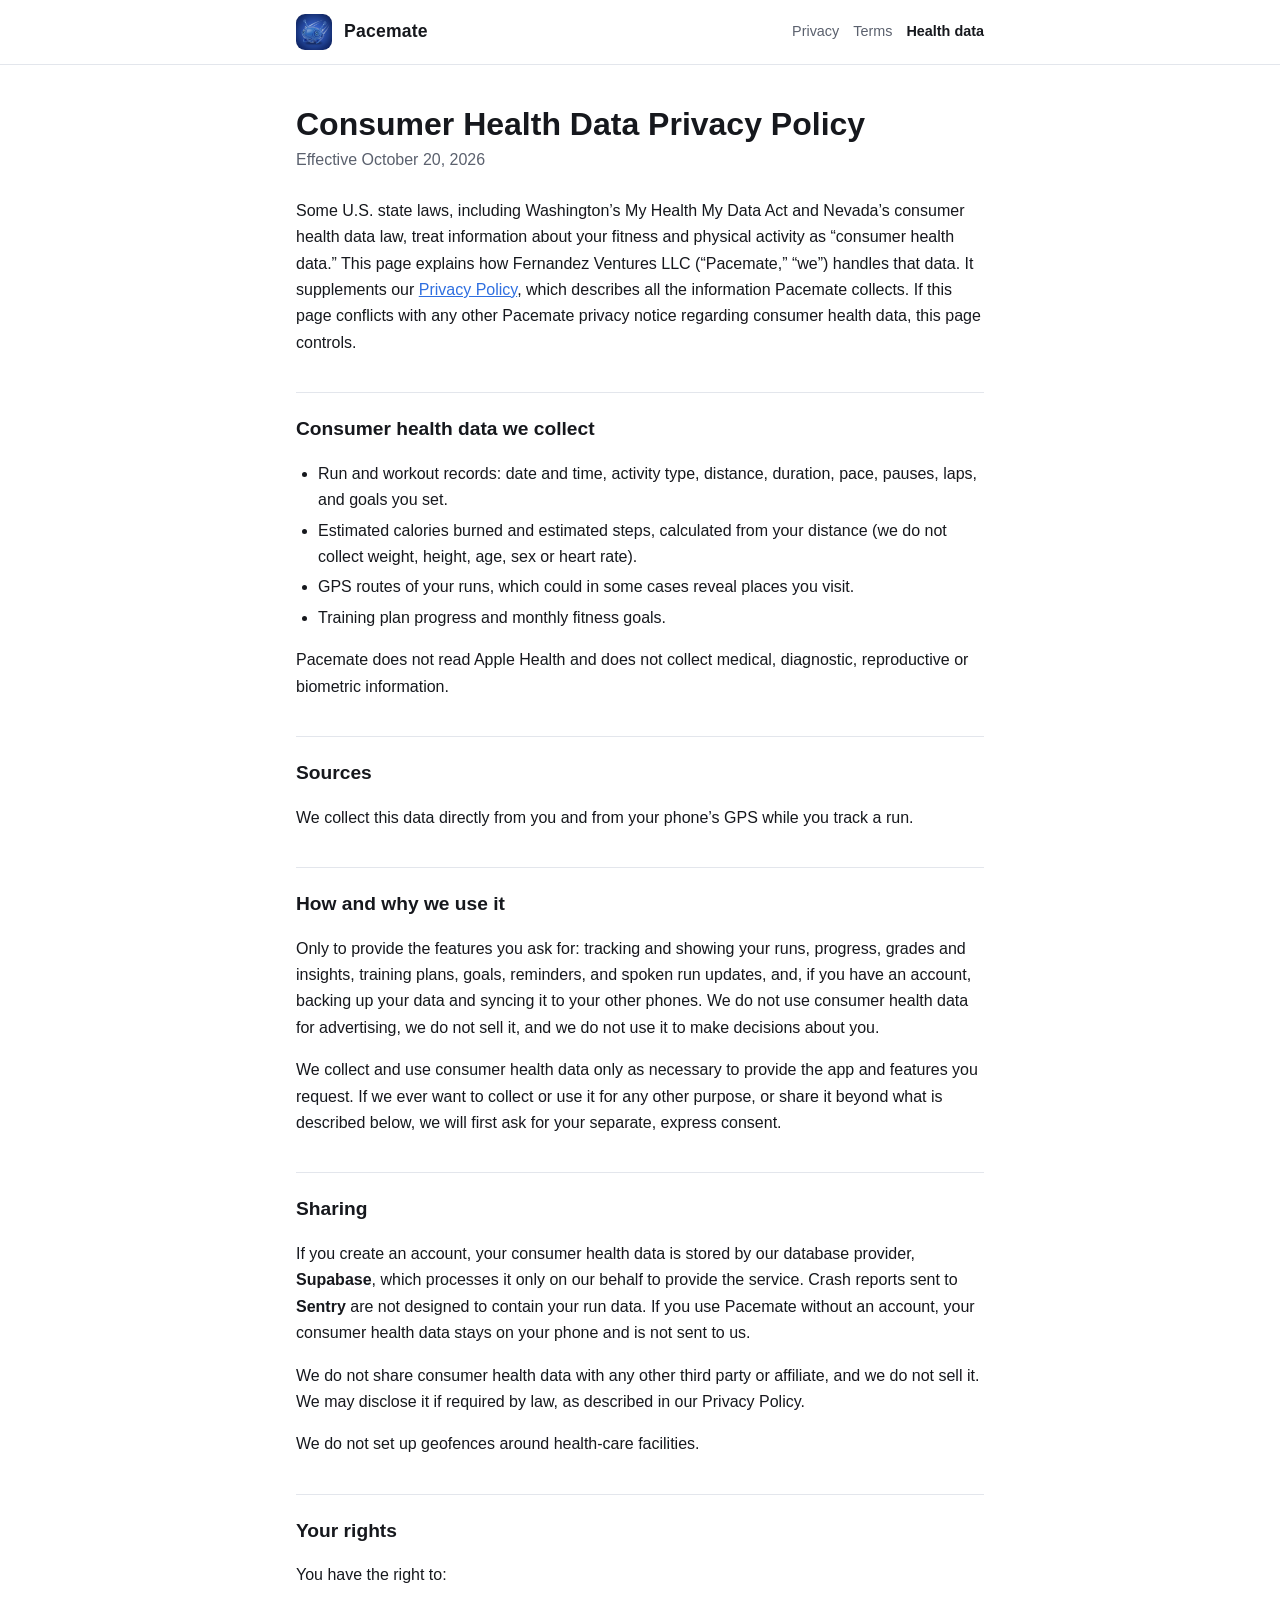
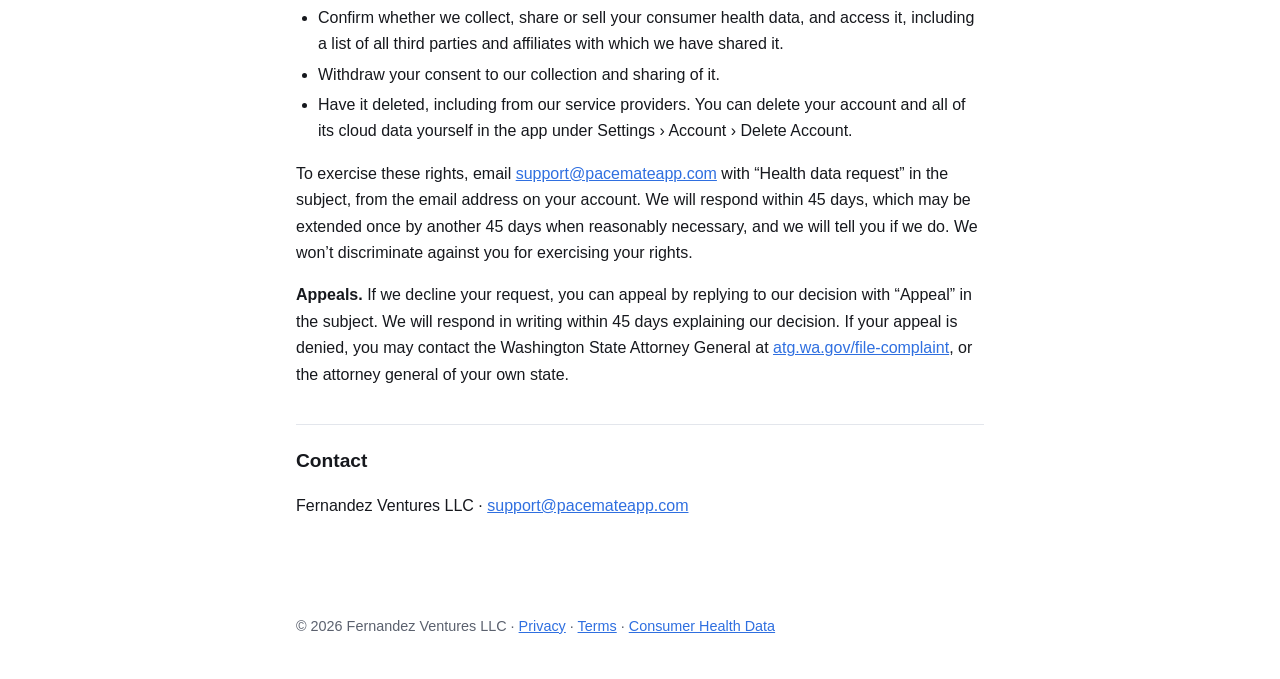
==== consumer-health-data.html @ 358ebb67 "Pacemate website: home, privacy, terms, consumer health data Co-Authored-By: Claude Opus 5.5 <norepl" ====
<!doctype html>
<html lang="en">
<head>
<meta charset="utf-8">
<meta name="viewport" content="width=device-width, initial-scale=1">
<title>Pacemate Consumer Health Data</title>
<meta name="description" content="How Pacemate handles consumer health data under Washington's My Health My Data Act, Nevada law and similar laws.">
<link rel="icon" href="favicon.png">
<link rel="stylesheet" href="style.css">
</head>
<body>
<header class="site">
  <div class="bar">
    <img src="icon.png" alt="Pacemate app icon">
    <span class="name">Pacemate</span>
    <nav>
      <a href="privacy.html">Privacy</a>
      <a href="terms.html">Terms</a>
      <a href="consumer-health-data.html" aria-current="page">Health data</a>
    </nav>
  </div>
</header>
<main>

<h1>Consumer Health Data Privacy Policy</h1>
<p class="meta">Effective October 20, 2026</p>

<p>Some U.S. state laws, including Washington&rsquo;s My Health My Data Act and Nevada&rsquo;s consumer health data law, treat information about your fitness and physical activity as &ldquo;consumer health data.&rdquo; This page explains how Fernandez Ventures LLC (&ldquo;Pacemate,&rdquo; &ldquo;we&rdquo;) handles that data. It supplements our <a href="privacy.html">Privacy Policy</a>, which describes all the information Pacemate collects. If this page conflicts with any other Pacemate privacy notice regarding consumer health data, this page controls.</p>

<h2>Consumer health data we collect</h2>
<ul>
  <li>Run and workout records: date and time, activity type, distance, duration, pace, pauses, laps, and goals you set.</li>
  <li>Estimated calories burned and estimated steps, calculated from your distance (we do not collect weight, height, age, sex or heart rate).</li>
  <li>GPS routes of your runs, which could in some cases reveal places you visit.</li>
  <li>Training plan progress and monthly fitness goals.</li>
</ul>
<p>Pacemate does not read Apple Health and does not collect medical, diagnostic, reproductive or biometric information.</p>

<h2>Sources</h2>
<p>We collect this data directly from you and from your phone&rsquo;s GPS while you track a run.</p>

<h2>How and why we use it</h2>
<p>Only to provide the features you ask for: tracking and showing your runs, progress, grades and insights, training plans, goals, reminders, and spoken run updates, and, if you have an account, backing up your data and syncing it to your other phones. We do not use consumer health data for advertising, we do not sell it, and we do not use it to make decisions about you.</p>
<p>We collect and use consumer health data only as necessary to provide the app and features you request. If we ever want to collect or use it for any other purpose, or share it beyond what is described below, we will first ask for your separate, express consent.</p>

<h2>Sharing</h2>
<p>If you create an account, your consumer health data is stored by our database provider, <strong>Supabase</strong>, which processes it only on our behalf to provide the service. Crash reports sent to <strong>Sentry</strong> are not designed to contain your run data. If you use Pacemate without an account, your consumer health data stays on your phone and is not sent to us.</p>
<p>We do not share consumer health data with any other third party or affiliate, and we do not sell it. We may disclose it if required by law, as described in our Privacy Policy.</p>
<p>We do not set up geofences around health-care facilities.</p>

<h2>Your rights</h2>
<p>You have the right to:</p>
<ul>
  <li>Confirm whether we collect, share or sell your consumer health data, and access it, including a list of all third parties and affiliates with which we have shared it.</li>
  <li>Withdraw your consent to our collection and sharing of it.</li>
  <li>Have it deleted, including from our service providers. You can delete your account and all of its cloud data yourself in the app under Settings &rsaquo; Account &rsaquo; Delete Account.</li>
</ul>
<p>To exercise these rights, email <a href="mailto:support@pacemateapp.com">support@pacemateapp.com</a> with &ldquo;Health data request&rdquo; in the subject, from the email address on your account. We will respond within 45 days, which may be extended once by another 45 days when reasonably necessary, and we will tell you if we do. We won&rsquo;t discriminate against you for exercising your rights.</p>
<p><strong>Appeals.</strong> If we decline your request, you can appeal by replying to our decision with &ldquo;Appeal&rdquo; in the subject. We will respond in writing within 45 days explaining our decision. If your appeal is denied, you may contact the Washington State Attorney General at <a href="https://www.atg.wa.gov/file-complaint">atg.wa.gov/file-complaint</a>, or the attorney general of your own state.</p>

<h2>Contact</h2>
<p>Fernandez Ventures LLC &middot; <a href="mailto:support@pacemateapp.com">support@pacemateapp.com</a></p>

</main>
<footer>&copy; 2026 Fernandez Ventures LLC &middot; <a href="privacy.html">Privacy</a> &middot; <a href="terms.html">Terms</a> &middot; <a href="consumer-health-data.html">Consumer Health Data</a></footer>
</body>
</html>
---- style.css ----
:root { --bg:#ffffff; --fg:#16181d; --muted:#5b616e; --line:#e3e6ec; --accent:#2f6fe0; --card:#f5f7fa; }
@media (prefers-color-scheme: dark) {
  :root { --bg:#0d0e11; --fg:#ececf0; --muted:#9aa0ad; --line:#24262c; --accent:#6fa8ff; --card:#16181d; }
}
* { box-sizing:border-box; }
body { margin:0; background:var(--bg); color:var(--fg);
  font:16px/1.65 -apple-system, BlinkMacSystemFont, "Segoe UI", Roboto, Helvetica, Arial, sans-serif;
  -webkit-text-size-adjust:100%; }
main { max-width:720px; margin:0 auto; padding:40px 16px 80px; }
h1 { font-size:2rem; line-height:1.2; margin:0 0 4px; }
h2 { font-size:1.2rem; margin:36px 0 8px; padding-top:20px; border-top:1px solid var(--line); }
h3 { font-size:1rem; margin:20px 0 4px; }
.meta { color:var(--muted); margin:0 0 24px; }
ul { padding-left:22px; }
li { margin:4px 0; }
a { color:var(--accent); overflow-wrap:anywhere; }
.table-wrap { overflow-x:auto; margin:12px 0; }
table { border-collapse:collapse; width:100%; font-size:.95rem; }
th, td { text-align:left; padding:8px 10px; border-bottom:1px solid var(--line); vertical-align:top; }
th { color:var(--muted); font-weight:600; }
.callout { background:var(--card); border:1px solid var(--line); border-radius:12px; padding:14px 16px; margin:16px 0; }
.caps { text-transform:uppercase; font-size:.92rem; }
header.site { border-bottom:1px solid var(--line); }
header.site .bar { max-width:720px; margin:0 auto; padding:14px 16px; display:flex; align-items:center; gap:12px; }
header.site img { width:36px; height:36px; border-radius:9px; }
header.site .name { font-weight:700; font-size:1.1rem; letter-spacing:.2px; color:var(--fg); text-decoration:none; }
header.site nav { margin-left:auto; display:flex; gap:14px; font-size:.9rem; flex-wrap:wrap; justify-content:flex-end; }
header.site nav a { color:var(--muted); text-decoration:none; }
header.site nav a[aria-current="page"] { color:var(--fg); font-weight:600; }
footer { max-width:720px; margin:0 auto; padding:0 16px 40px; color:var(--muted); font-size:.9rem; }
@media (max-width: 560px) {
  table, tbody, tr, td { display:block; width:100%; }
  tr:first-child { display:none; }
  tr { border-bottom:1px solid var(--line); padding:8px 0; }
  td { border:0; padding:2px 0; }
  td:first-child { font-weight:700; }
}
@media (max-width: 560px) {
  td[data-label]:not(:first-child)::before { content: attr(data-label) ": "; color:var(--muted); font-weight:600; }
}
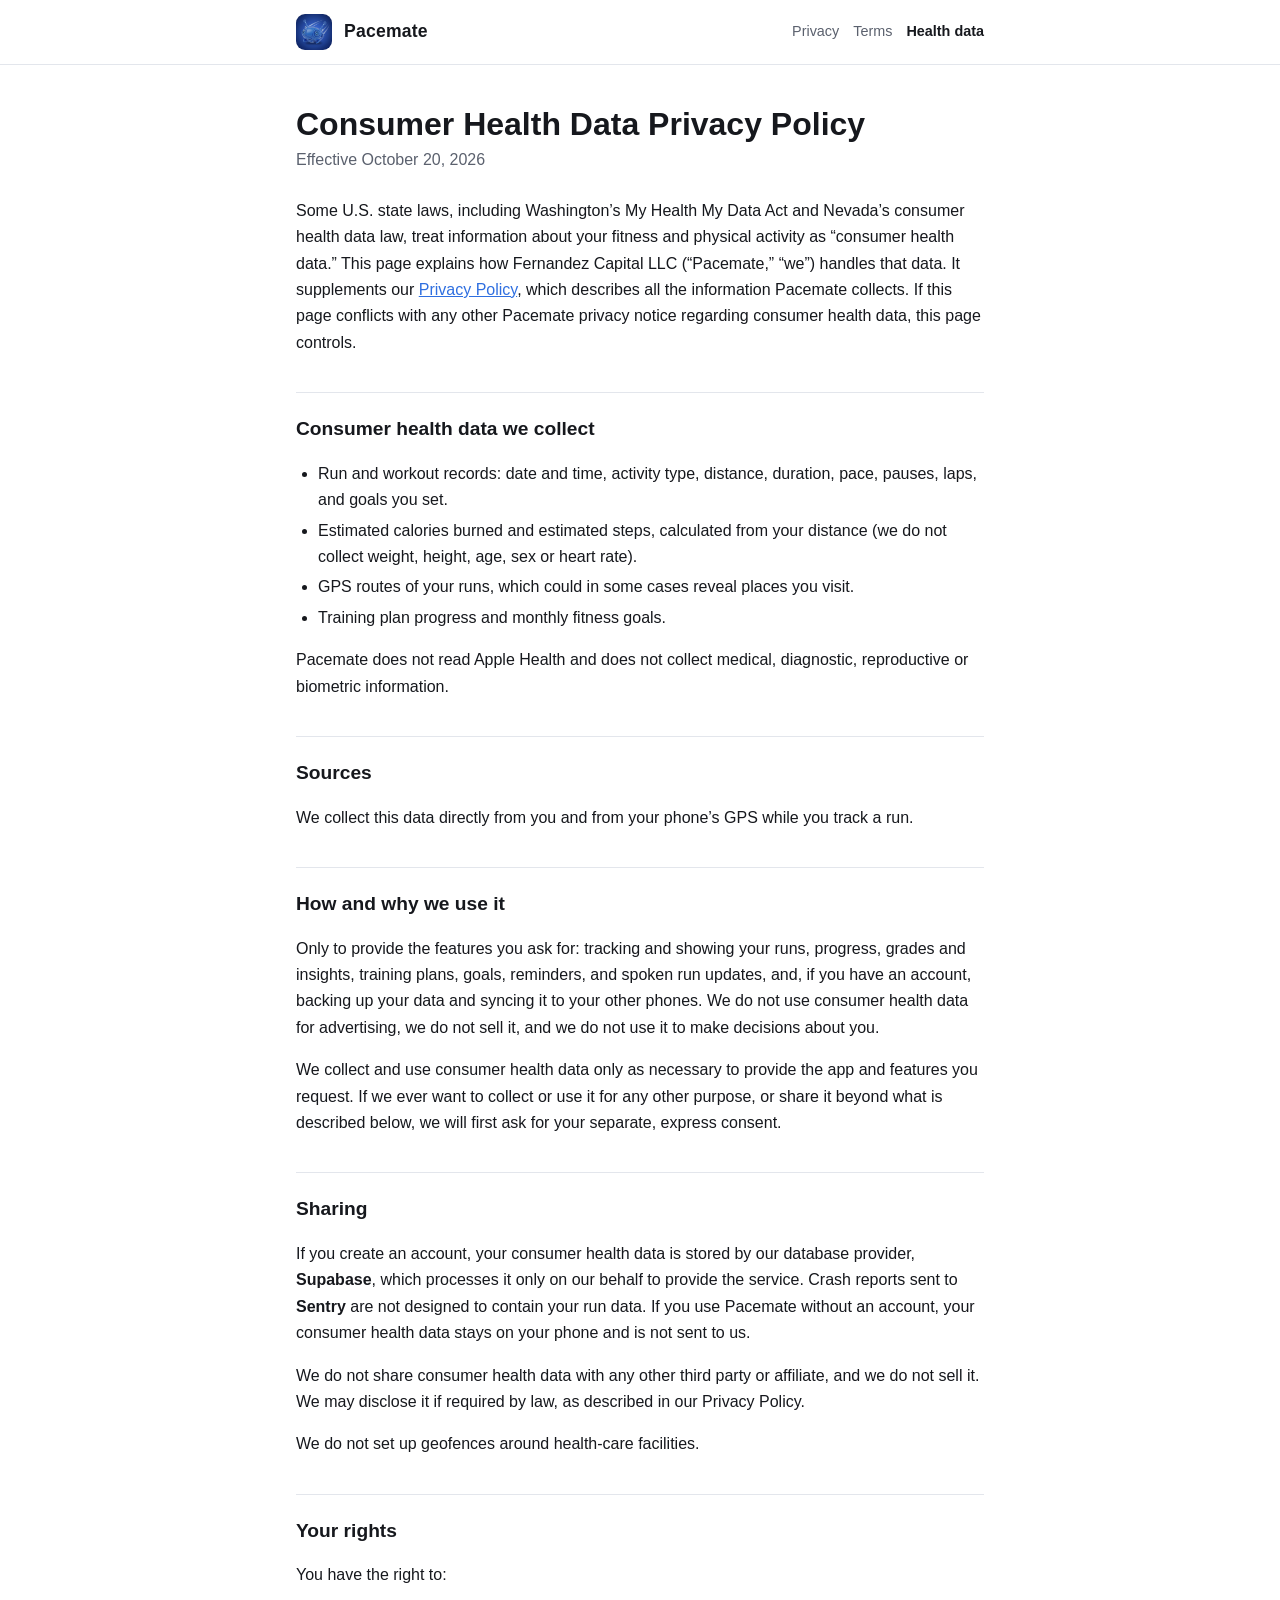
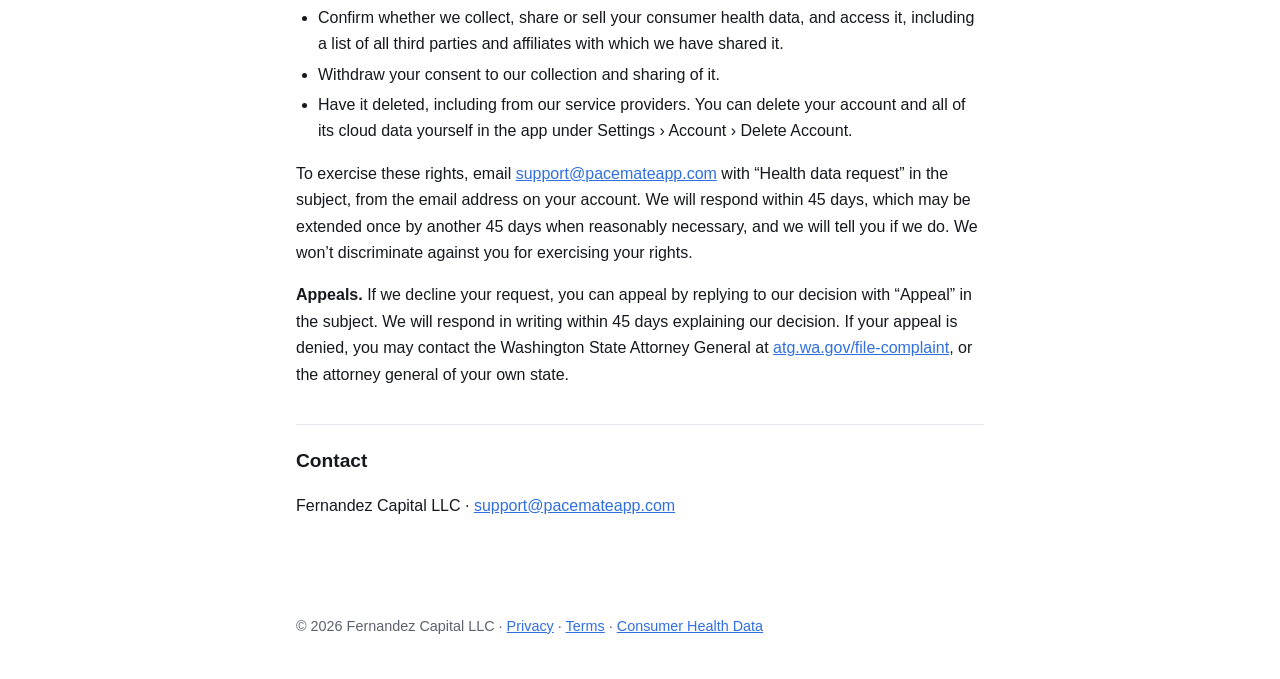
==== commit 99c8f3aa: "Name the operator Fernandez Capital LLC Co-Authored-By: Claude Opus 5.5 <noreply@anthropic.com>" ====
--- a/consumer-health-data.html
+++ b/consumer-health-data.html
@@ -25,7 +25,7 @@
 <h1>Consumer Health Data Privacy Policy</h1>
 <p class="meta">Effective October 20, 2026</p>
 
-<p>Some U.S. state laws, including Washington&rsquo;s My Health My Data Act and Nevada&rsquo;s consumer health data law, treat information about your fitness and physical activity as &ldquo;consumer health data.&rdquo; This page explains how Fernandez Ventures LLC (&ldquo;Pacemate,&rdquo; &ldquo;we&rdquo;) handles that data. It supplements our <a href="privacy.html">Privacy Policy</a>, which describes all the information Pacemate collects. If this page conflicts with any other Pacemate privacy notice regarding consumer health data, this page controls.</p>
+<p>Some U.S. state laws, including Washington&rsquo;s My Health My Data Act and Nevada&rsquo;s consumer health data law, treat information about your fitness and physical activity as &ldquo;consumer health data.&rdquo; This page explains how Fernandez Capital LLC (&ldquo;Pacemate,&rdquo; &ldquo;we&rdquo;) handles that data. It supplements our <a href="privacy.html">Privacy Policy</a>, which describes all the information Pacemate collects. If this page conflicts with any other Pacemate privacy notice regarding consumer health data, this page controls.</p>
 
 <h2>Consumer health data we collect</h2>
 <ul>
@@ -59,9 +59,9 @@
 <p><strong>Appeals.</strong> If we decline your request, you can appeal by replying to our decision with &ldquo;Appeal&rdquo; in the subject. We will respond in writing within 45 days explaining our decision. If your appeal is denied, you may contact the Washington State Attorney General at <a href="https://www.atg.wa.gov/file-complaint">atg.wa.gov/file-complaint</a>, or the attorney general of your own state.</p>
 
 <h2>Contact</h2>
-<p>Fernandez Ventures LLC &middot; <a href="mailto:support@pacemateapp.com">support@pacemateapp.com</a></p>
+<p>Fernandez Capital LLC &middot; <a href="mailto:support@pacemateapp.com">support@pacemateapp.com</a></p>
 
 </main>
-<footer>&copy; 2026 Fernandez Ventures LLC &middot; <a href="privacy.html">Privacy</a> &middot; <a href="terms.html">Terms</a> &middot; <a href="consumer-health-data.html">Consumer Health Data</a></footer>
+<footer>&copy; 2026 Fernandez Capital LLC &middot; <a href="privacy.html">Privacy</a> &middot; <a href="terms.html">Terms</a> &middot; <a href="consumer-health-data.html">Consumer Health Data</a></footer>
 </body>
 </html>
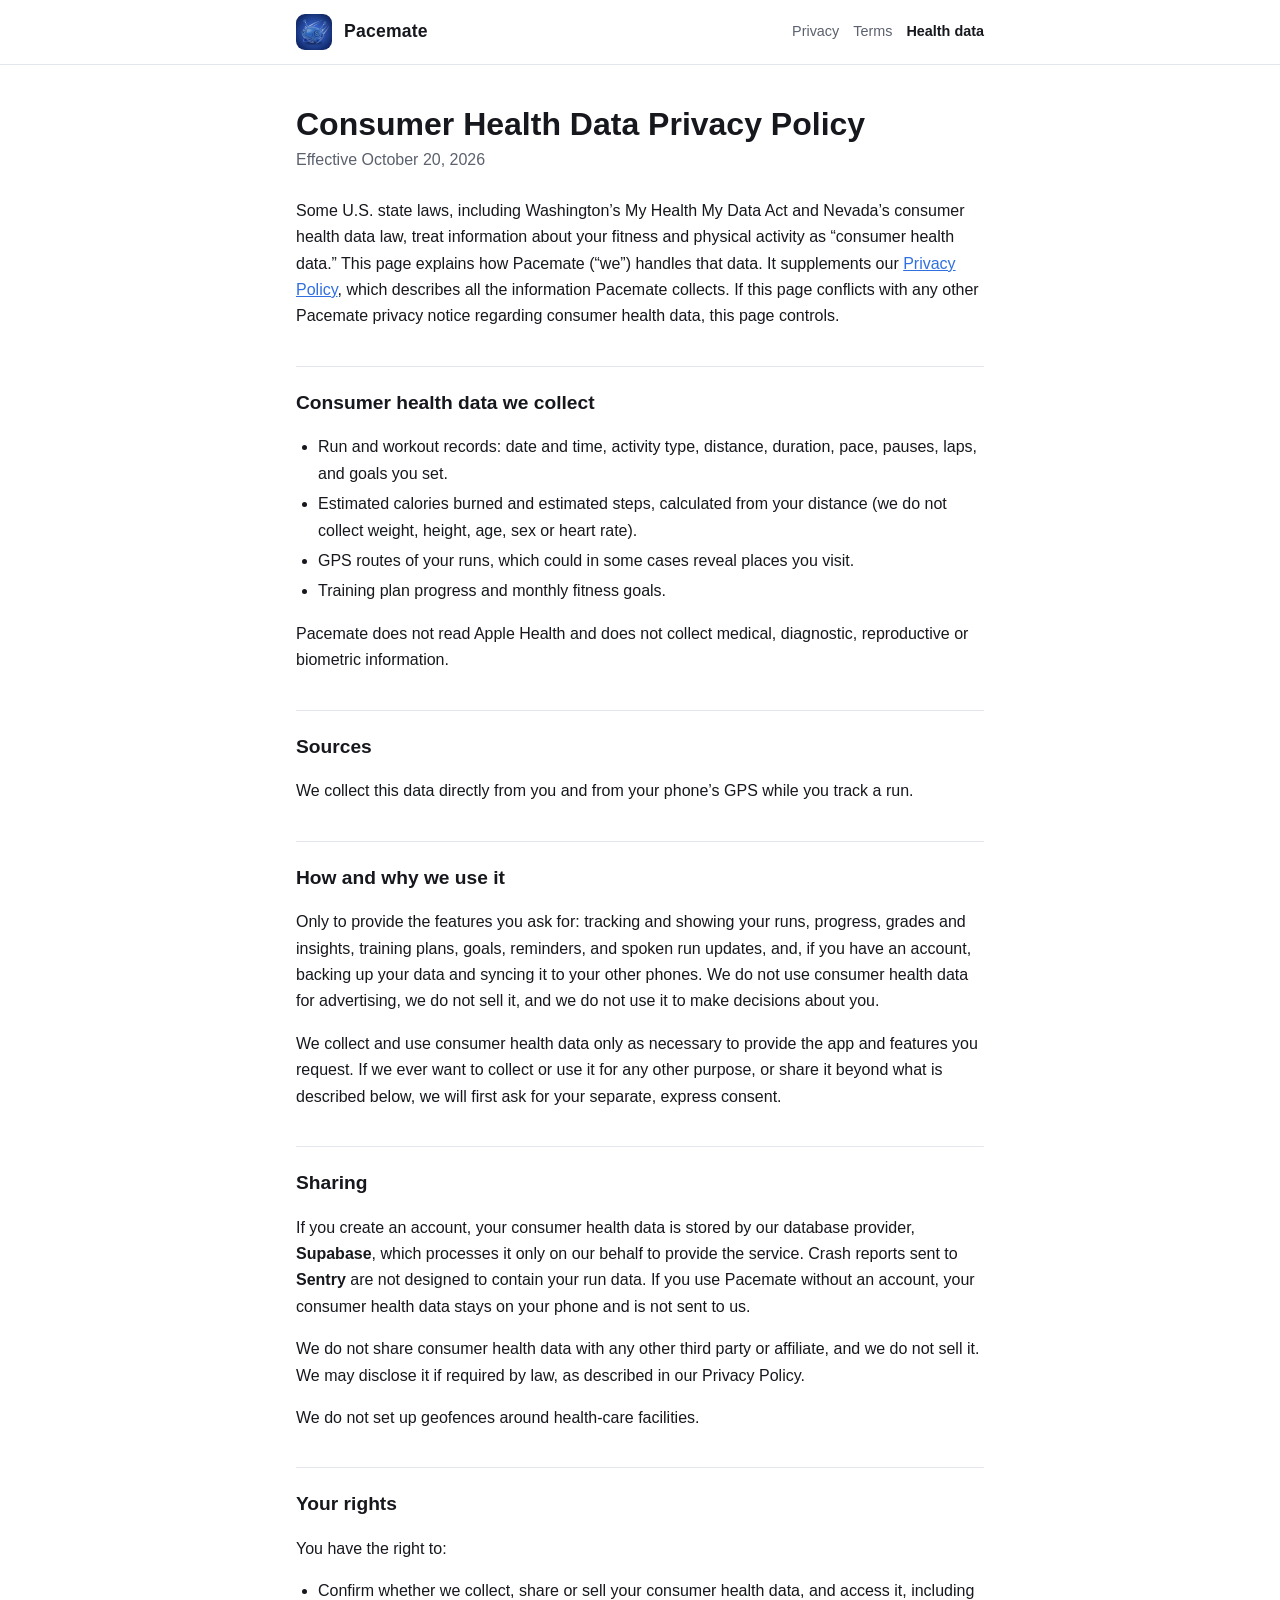
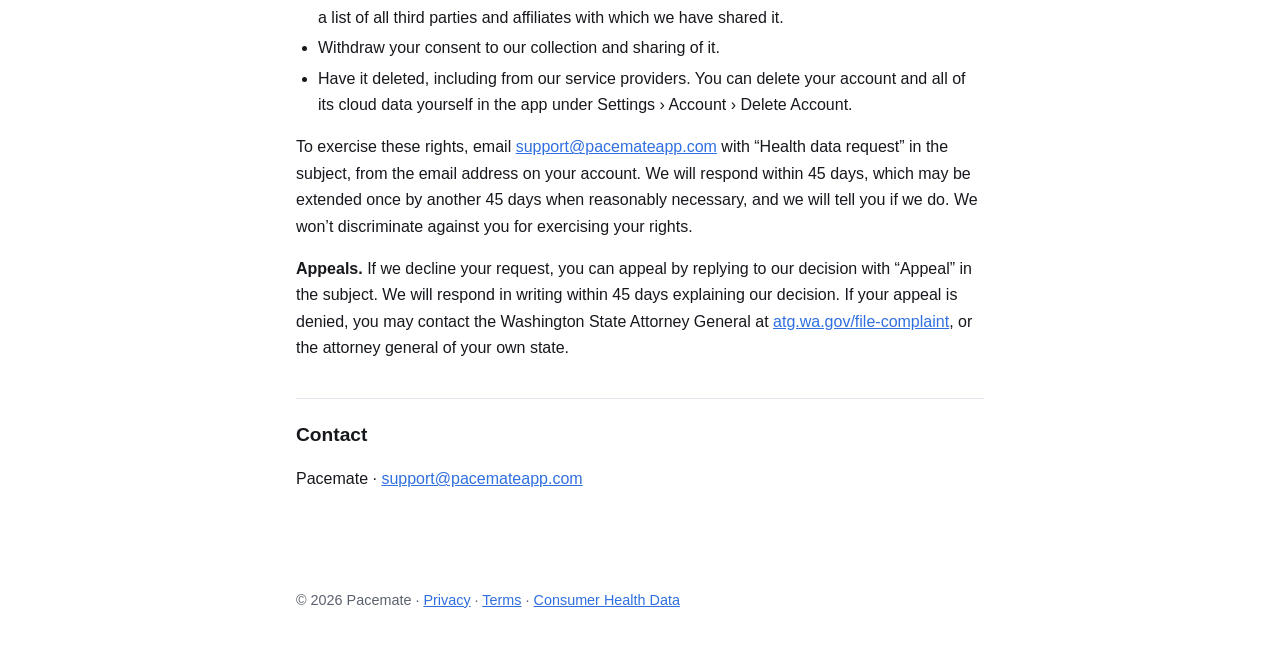
==== commit 31ee857c: "Use Pacemate as the operator name until the LLC is registered Co-Authored-By: Claude Opus 5.5 <norep" ====
--- a/consumer-health-data.html
+++ b/consumer-health-data.html
@@ -25,7 +25,7 @@
 <h1>Consumer Health Data Privacy Policy</h1>
 <p class="meta">Effective October 20, 2026</p>
 
-<p>Some U.S. state laws, including Washington&rsquo;s My Health My Data Act and Nevada&rsquo;s consumer health data law, treat information about your fitness and physical activity as &ldquo;consumer health data.&rdquo; This page explains how Fernandez Capital LLC (&ldquo;Pacemate,&rdquo; &ldquo;we&rdquo;) handles that data. It supplements our <a href="privacy.html">Privacy Policy</a>, which describes all the information Pacemate collects. If this page conflicts with any other Pacemate privacy notice regarding consumer health data, this page controls.</p>
+<p>Some U.S. state laws, including Washington&rsquo;s My Health My Data Act and Nevada&rsquo;s consumer health data law, treat information about your fitness and physical activity as &ldquo;consumer health data.&rdquo; This page explains how Pacemate (&ldquo;we&rdquo;) handles that data. It supplements our <a href="privacy.html">Privacy Policy</a>, which describes all the information Pacemate collects. If this page conflicts with any other Pacemate privacy notice regarding consumer health data, this page controls.</p>
 
 <h2>Consumer health data we collect</h2>
 <ul>
@@ -59,9 +59,9 @@
 <p><strong>Appeals.</strong> If we decline your request, you can appeal by replying to our decision with &ldquo;Appeal&rdquo; in the subject. We will respond in writing within 45 days explaining our decision. If your appeal is denied, you may contact the Washington State Attorney General at <a href="https://www.atg.wa.gov/file-complaint">atg.wa.gov/file-complaint</a>, or the attorney general of your own state.</p>
 
 <h2>Contact</h2>
-<p>Fernandez Capital LLC &middot; <a href="mailto:support@pacemateapp.com">support@pacemateapp.com</a></p>
+<p>Pacemate &middot; <a href="mailto:support@pacemateapp.com">support@pacemateapp.com</a></p>
 
 </main>
-<footer>&copy; 2026 Fernandez Capital LLC &middot; <a href="privacy.html">Privacy</a> &middot; <a href="terms.html">Terms</a> &middot; <a href="consumer-health-data.html">Consumer Health Data</a></footer>
+<footer>&copy; 2026 Pacemate &middot; <a href="privacy.html">Privacy</a> &middot; <a href="terms.html">Terms</a> &middot; <a href="consumer-health-data.html">Consumer Health Data</a></footer>
 </body>
 </html>
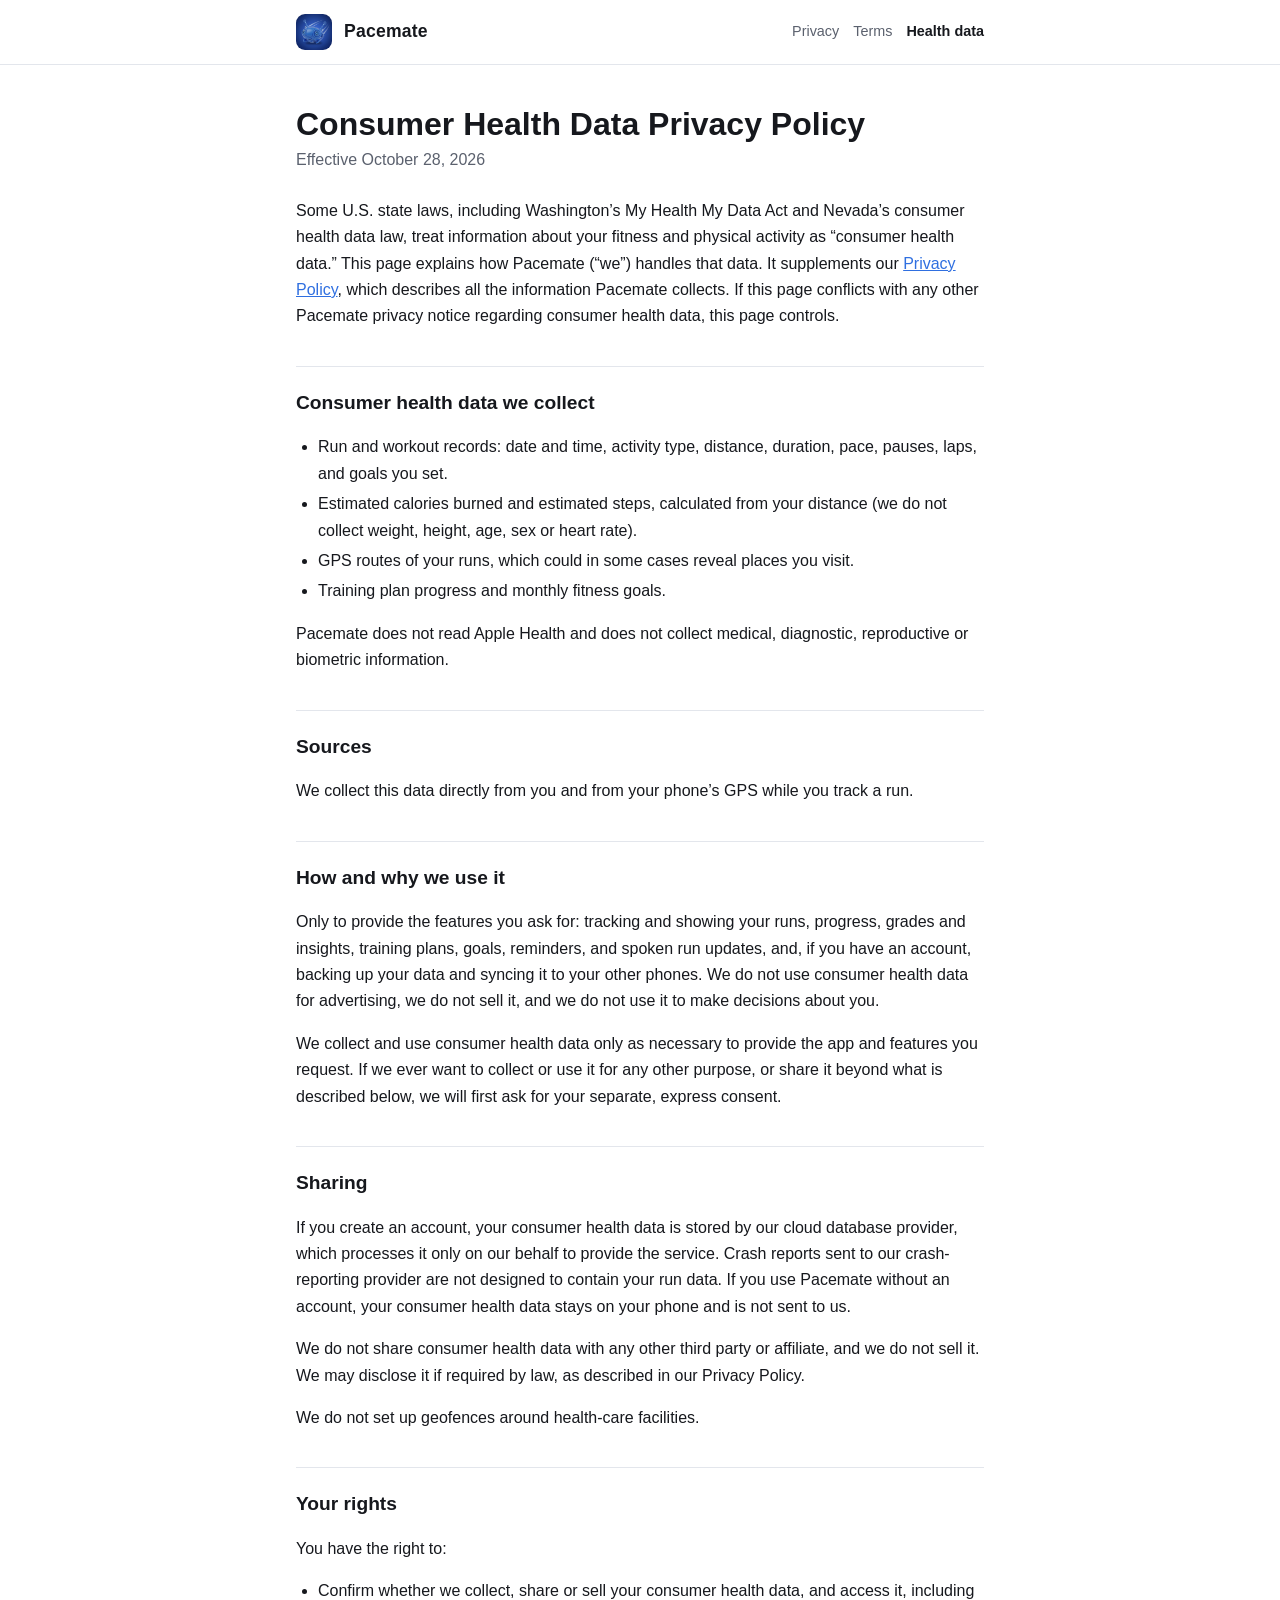
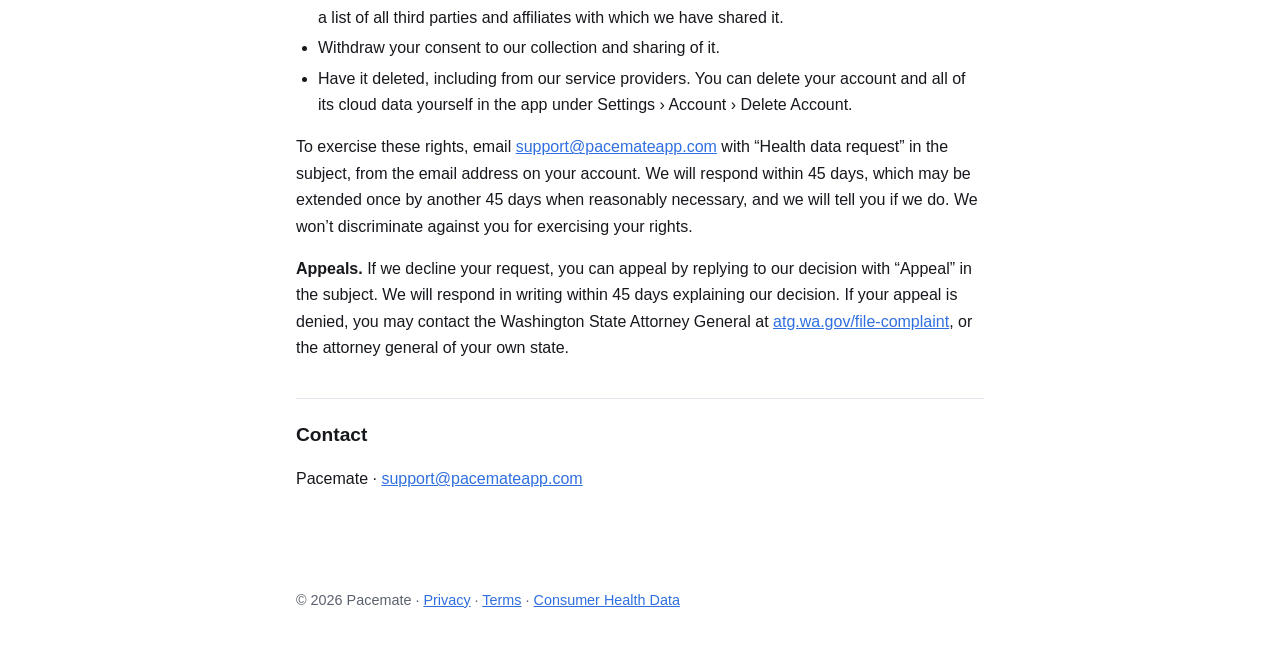
==== commit 0cd56cfa: "Describe service providers by type and soften retention promises Co-Authored-By: Claude Opus 5.5 <no" ====
--- a/consumer-health-data.html
+++ b/consumer-health-data.html
@@ -23,7 +23,7 @@
 <main>
 
 <h1>Consumer Health Data Privacy Policy</h1>
-<p class="meta">Effective October 20, 2026</p>
+<p class="meta">Effective October 28, 2026</p>
 
 <p>Some U.S. state laws, including Washington&rsquo;s My Health My Data Act and Nevada&rsquo;s consumer health data law, treat information about your fitness and physical activity as &ldquo;consumer health data.&rdquo; This page explains how Pacemate (&ldquo;we&rdquo;) handles that data. It supplements our <a href="privacy.html">Privacy Policy</a>, which describes all the information Pacemate collects. If this page conflicts with any other Pacemate privacy notice regarding consumer health data, this page controls.</p>
 
@@ -44,7 +44,7 @@
 <p>We collect and use consumer health data only as necessary to provide the app and features you request. If we ever want to collect or use it for any other purpose, or share it beyond what is described below, we will first ask for your separate, express consent.</p>
 
 <h2>Sharing</h2>
-<p>If you create an account, your consumer health data is stored by our database provider, <strong>Supabase</strong>, which processes it only on our behalf to provide the service. Crash reports sent to <strong>Sentry</strong> are not designed to contain your run data. If you use Pacemate without an account, your consumer health data stays on your phone and is not sent to us.</p>
+<p>If you create an account, your consumer health data is stored by our cloud database provider, which processes it only on our behalf to provide the service. Crash reports sent to our crash-reporting provider are not designed to contain your run data. If you use Pacemate without an account, your consumer health data stays on your phone and is not sent to us.</p>
 <p>We do not share consumer health data with any other third party or affiliate, and we do not sell it. We may disclose it if required by law, as described in our Privacy Policy.</p>
 <p>We do not set up geofences around health-care facilities.</p>
 
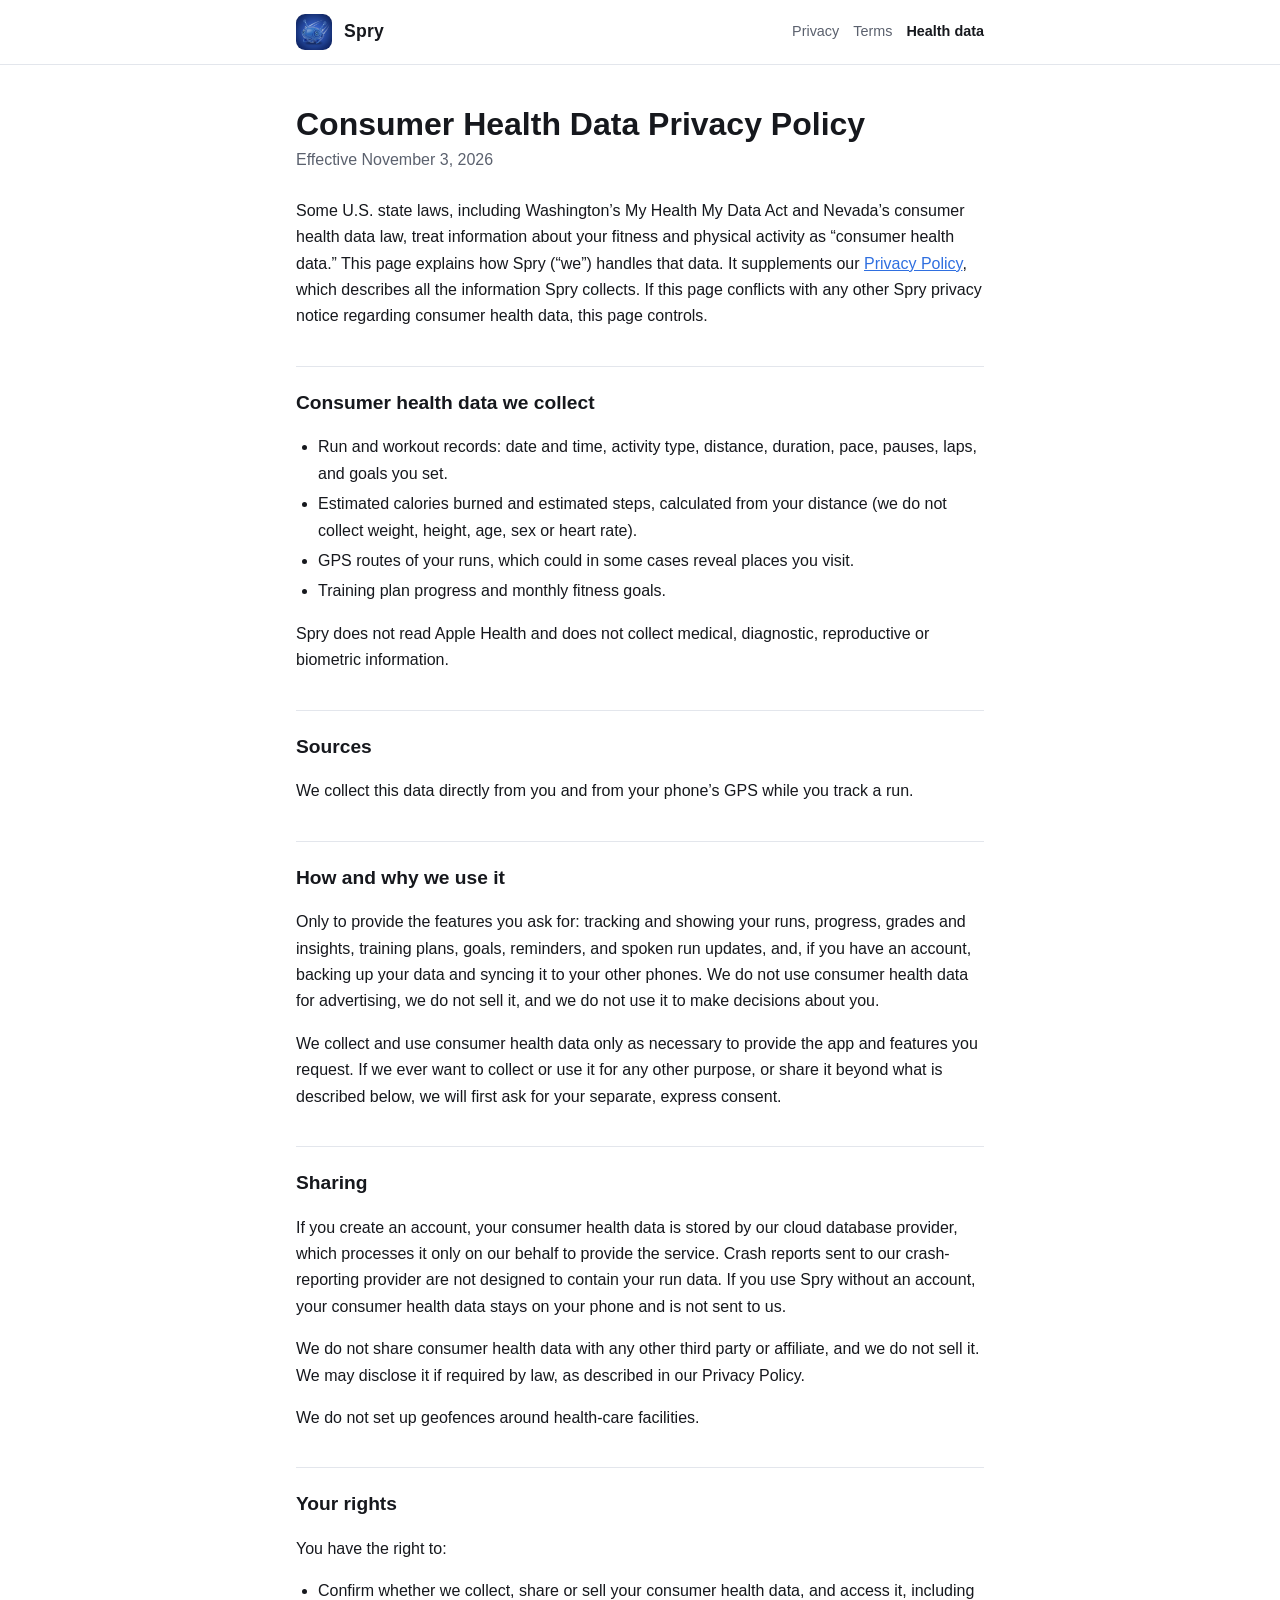
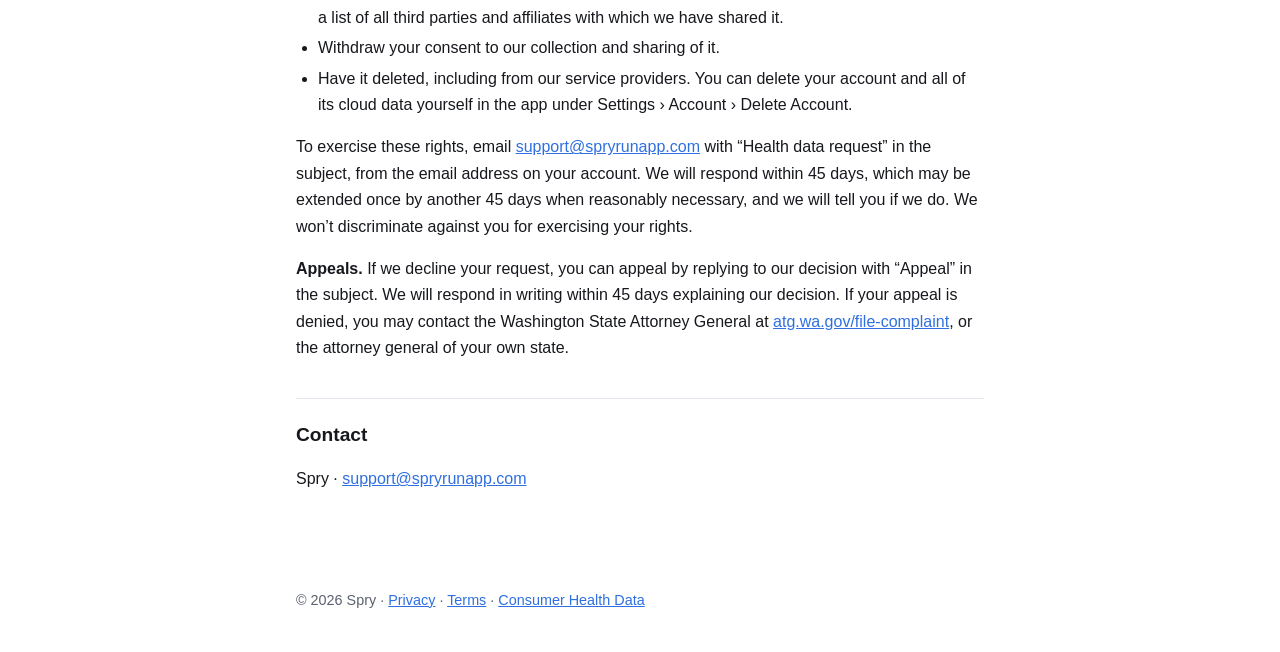
==== commit 4b104738: "Rename the site to Spry on spryrunapp.com Co-Authored-By: Claude Opus 5.5 <noreply@anthropic.com>" ====
--- a/consumer-health-data.html
+++ b/consumer-health-data.html
@@ -3,16 +3,18 @@
 <head>
 <meta charset="utf-8">
 <meta name="viewport" content="width=device-width, initial-scale=1">
-<title>Pacemate Consumer Health Data</title>
-<meta name="description" content="How Pacemate handles consumer health data under Washington's My Health My Data Act, Nevada law and similar laws.">
+<meta http-equiv="Content-Security-Policy" content="default-src 'none'; img-src 'self'; style-src 'self' 'unsafe-inline'; base-uri 'none'; form-action 'none'">
+<meta name="referrer" content="strict-origin-when-cross-origin">
+<title>Spry Consumer Health Data</title>
+<meta name="description" content="How Spry handles consumer health data under Washington's My Health My Data Act, Nevada law and similar laws.">
 <link rel="icon" href="favicon.png">
 <link rel="stylesheet" href="style.css">
 </head>
 <body>
 <header class="site">
   <div class="bar">
-    <img src="icon.png" alt="Pacemate app icon">
-    <span class="name">Pacemate</span>
+    <img src="icon.png" alt="Spry app icon">
+    <span class="name">Spry</span>
     <nav>
       <a href="privacy.html">Privacy</a>
       <a href="terms.html">Terms</a>
@@ -23,9 +25,9 @@
 <main>
 
 <h1>Consumer Health Data Privacy Policy</h1>
-<p class="meta">Effective October 28, 2026</p>
+<p class="meta">Effective November 3, 2026</p>
 
-<p>Some U.S. state laws, including Washington&rsquo;s My Health My Data Act and Nevada&rsquo;s consumer health data law, treat information about your fitness and physical activity as &ldquo;consumer health data.&rdquo; This page explains how Pacemate (&ldquo;we&rdquo;) handles that data. It supplements our <a href="privacy.html">Privacy Policy</a>, which describes all the information Pacemate collects. If this page conflicts with any other Pacemate privacy notice regarding consumer health data, this page controls.</p>
+<p>Some U.S. state laws, including Washington&rsquo;s My Health My Data Act and Nevada&rsquo;s consumer health data law, treat information about your fitness and physical activity as &ldquo;consumer health data.&rdquo; This page explains how Spry (&ldquo;we&rdquo;) handles that data. It supplements our <a href="privacy.html">Privacy Policy</a>, which describes all the information Spry collects. If this page conflicts with any other Spry privacy notice regarding consumer health data, this page controls.</p>
 
 <h2>Consumer health data we collect</h2>
 <ul>
@@ -34,7 +36,7 @@
   <li>GPS routes of your runs, which could in some cases reveal places you visit.</li>
   <li>Training plan progress and monthly fitness goals.</li>
 </ul>
-<p>Pacemate does not read Apple Health and does not collect medical, diagnostic, reproductive or biometric information.</p>
+<p>Spry does not read Apple Health and does not collect medical, diagnostic, reproductive or biometric information.</p>
 
 <h2>Sources</h2>
 <p>We collect this data directly from you and from your phone&rsquo;s GPS while you track a run.</p>
@@ -44,7 +46,7 @@
 <p>We collect and use consumer health data only as necessary to provide the app and features you request. If we ever want to collect or use it for any other purpose, or share it beyond what is described below, we will first ask for your separate, express consent.</p>
 
 <h2>Sharing</h2>
-<p>If you create an account, your consumer health data is stored by our cloud database provider, which processes it only on our behalf to provide the service. Crash reports sent to our crash-reporting provider are not designed to contain your run data. If you use Pacemate without an account, your consumer health data stays on your phone and is not sent to us.</p>
+<p>If you create an account, your consumer health data is stored by our cloud database provider, which processes it only on our behalf to provide the service. Crash reports sent to our crash-reporting provider are not designed to contain your run data. If you use Spry without an account, your consumer health data stays on your phone and is not sent to us.</p>
 <p>We do not share consumer health data with any other third party or affiliate, and we do not sell it. We may disclose it if required by law, as described in our Privacy Policy.</p>
 <p>We do not set up geofences around health-care facilities.</p>
 
@@ -55,13 +57,13 @@
   <li>Withdraw your consent to our collection and sharing of it.</li>
   <li>Have it deleted, including from our service providers. You can delete your account and all of its cloud data yourself in the app under Settings &rsaquo; Account &rsaquo; Delete Account.</li>
 </ul>
-<p>To exercise these rights, email <a href="mailto:support@pacemateapp.com">support@pacemateapp.com</a> with &ldquo;Health data request&rdquo; in the subject, from the email address on your account. We will respond within 45 days, which may be extended once by another 45 days when reasonably necessary, and we will tell you if we do. We won&rsquo;t discriminate against you for exercising your rights.</p>
+<p>To exercise these rights, email <a href="mailto:support@spryrunapp.com">support@spryrunapp.com</a> with &ldquo;Health data request&rdquo; in the subject, from the email address on your account. We will respond within 45 days, which may be extended once by another 45 days when reasonably necessary, and we will tell you if we do. We won&rsquo;t discriminate against you for exercising your rights.</p>
 <p><strong>Appeals.</strong> If we decline your request, you can appeal by replying to our decision with &ldquo;Appeal&rdquo; in the subject. We will respond in writing within 45 days explaining our decision. If your appeal is denied, you may contact the Washington State Attorney General at <a href="https://www.atg.wa.gov/file-complaint">atg.wa.gov/file-complaint</a>, or the attorney general of your own state.</p>
 
 <h2>Contact</h2>
-<p>Pacemate &middot; <a href="mailto:support@pacemateapp.com">support@pacemateapp.com</a></p>
+<p>Spry &middot; <a href="mailto:support@spryrunapp.com">support@spryrunapp.com</a></p>
 
 </main>
-<footer>&copy; 2026 Pacemate &middot; <a href="privacy.html">Privacy</a> &middot; <a href="terms.html">Terms</a> &middot; <a href="consumer-health-data.html">Consumer Health Data</a></footer>
+<footer>&copy; 2026 Spry &middot; <a href="privacy.html">Privacy</a> &middot; <a href="terms.html">Terms</a> &middot; <a href="consumer-health-data.html">Consumer Health Data</a></footer>
 </body>
 </html>
